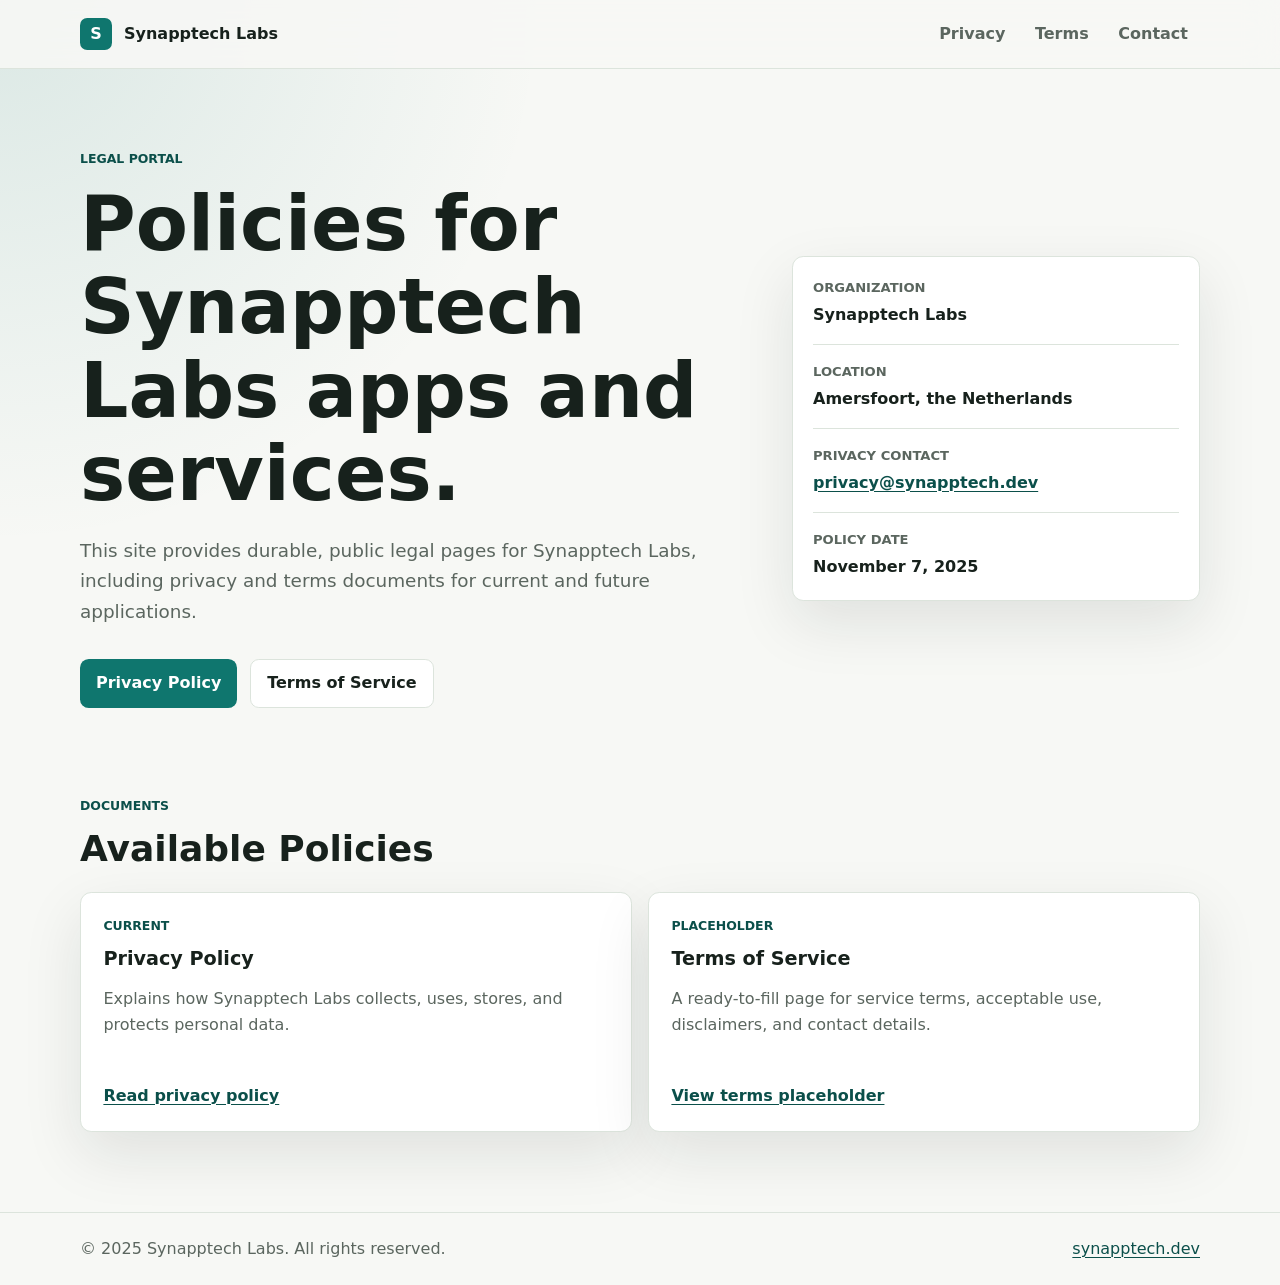
==== index.html @ 9f3764e8 "Add legal documentation and site structure for Synapptech Labs" ====
<!doctype html>
<html lang="en">
<head>
  <meta charset="utf-8">
  <meta name="viewport" content="width=device-width, initial-scale=1">
  <title>Legal | Synapptech Labs</title>
  <meta name="description" content="Legal policies for Synapptech Labs applications and services.">
  <link rel="stylesheet" href="assets/styles.css">
  <link rel="icon" href="assets/favicon.svg" type="image/svg+xml">
</head>
<body>
  <a class="skip-link" href="#main">Skip to content</a>
  <header class="site-header">
    <nav class="nav" aria-label="Main navigation">
      <a class="brand" href="./" aria-label="Synapptech Labs legal home">
        <span class="brand-mark" aria-hidden="true">S</span>
        <span>Synapptech Labs</span>
      </a>
      <div class="nav-links">
        <a href="./privacy/">Privacy</a>
        <a href="./terms/">Terms</a>
        <a href="mailto:privacy@synapptech.dev">Contact</a>
      </div>
    </nav>
  </header>

  <main id="main">
    <section class="hero">
      <div class="container hero-grid">
        <div>
          <p class="eyebrow">Legal Portal</p>
          <h1>Policies for Synapptech Labs apps and services.</h1>
          <p class="hero-copy">This site provides durable, public legal pages for Synapptech Labs, including privacy and terms documents for current and future applications.</p>
          <div class="actions" aria-label="Primary legal pages">
            <a class="button button-primary" href="./privacy/">Privacy Policy</a>
            <a class="button button-secondary" href="./terms/">Terms of Service</a>
          </div>
        </div>
        <aside class="status-panel" aria-label="Policy status">
          <dl>
            <div>
              <dt>Organization</dt>
              <dd>Synapptech Labs</dd>
            </div>
            <div>
              <dt>Location</dt>
              <dd>Amersfoort, the Netherlands</dd>
            </div>
            <div>
              <dt>Privacy Contact</dt>
              <dd><a href="mailto:privacy@synapptech.dev">privacy@synapptech.dev</a></dd>
            </div>
            <div>
              <dt>Policy Date</dt>
              <dd>November 7, 2025</dd>
            </div>
          </dl>
        </aside>
      </div>
    </section>

    <section class="section">
      <div class="container">
        <div class="section-heading">
          <p class="eyebrow">Documents</p>
          <h2>Available Policies</h2>
        </div>
        <div class="card-grid">
          <article class="policy-card">
            <div>
              <p class="card-label">Current</p>
              <h3>Privacy Policy</h3>
              <p>Explains how Synapptech Labs collects, uses, stores, and protects personal data.</p>
            </div>
            <a class="text-link" href="./privacy/">Read privacy policy</a>
          </article>
          <article class="policy-card">
            <div>
              <p class="card-label">Placeholder</p>
              <h3>Terms of Service</h3>
              <p>A ready-to-fill page for service terms, acceptable use, disclaimers, and contact details.</p>
            </div>
            <a class="text-link" href="./terms/">View terms placeholder</a>
          </article>
        </div>
      </div>
    </section>
  </main>

  <footer class="site-footer">
    <div class="container footer-grid">
      <p>&copy; 2025 Synapptech Labs. All rights reserved.</p>
      <p><a href="https://synapptech.dev">synapptech.dev</a></p>
    </div>
  </footer>
</body>
</html>
---- assets/styles.css ----
:root {
  color-scheme: light dark;
  --bg: #f7f8f5;
  --surface: #ffffff;
  --surface-muted: #eef3ee;
  --text: #17211c;
  --muted: #5b665f;
  --border: #dce4dc;
  --accent: #0f766e;
  --accent-strong: #0b4f4a;
  --accent-soft: #d9f3ee;
  --warning: #fff7df;
  --warning-border: #ead58a;
  --shadow: 0 22px 60px rgba(23, 33, 28, 0.10);
  --max: 1120px;
}

@media (prefers-color-scheme: dark) {
  :root {
    --bg: #101613;
    --surface: #17211c;
    --surface-muted: #1f2b25;
    --text: #edf4ef;
    --muted: #b5c2ba;
    --border: #2d3b33;
    --accent: #52c7b8;
    --accent-strong: #9de5db;
    --accent-soft: #173d39;
    --warning: #2d2916;
    --warning-border: #716123;
    --shadow: 0 22px 60px rgba(0, 0, 0, 0.25);
  }
}

* {
  box-sizing: border-box;
}

html {
  scroll-behavior: smooth;
}

body {
  margin: 0;
  background:
    radial-gradient(circle at top left, rgba(15, 118, 110, 0.12), transparent 34rem),
    var(--bg);
  color: var(--text);
  font-family: Inter, ui-sans-serif, system-ui, -apple-system, BlinkMacSystemFont, "Segoe UI", sans-serif;
  font-size: 16px;
  line-height: 1.65;
}

a {
  color: var(--accent-strong);
  text-decoration-thickness: 0.08em;
  text-underline-offset: 0.18em;
}

a:hover {
  color: var(--accent);
}

.skip-link {
  position: absolute;
  left: 1rem;
  top: -4rem;
  z-index: 10;
  padding: 0.7rem 1rem;
  border-radius: 0.5rem;
  background: var(--text);
  color: var(--bg);
}

.skip-link:focus {
  top: 1rem;
}

.container {
  width: min(100% - 2rem, var(--max));
  margin-inline: auto;
}

.narrow {
  width: min(100% - 2rem, 850px);
}

.site-header {
  position: sticky;
  top: 0;
  z-index: 5;
  background: color-mix(in srgb, var(--bg) 88%, transparent);
  border-bottom: 1px solid var(--border);
  backdrop-filter: blur(16px);
}

.nav {
  width: min(100% - 2rem, var(--max));
  min-height: 4.25rem;
  margin-inline: auto;
  display: flex;
  align-items: center;
  justify-content: space-between;
  gap: 1rem;
}

.brand {
  display: inline-flex;
  align-items: center;
  gap: 0.75rem;
  color: var(--text);
  font-weight: 760;
  text-decoration: none;
}

.brand-mark {
  width: 2rem;
  height: 2rem;
  display: inline-grid;
  place-items: center;
  border-radius: 0.45rem;
  background: var(--accent);
  color: white;
  font-weight: 800;
}

.nav-links {
  display: flex;
  align-items: center;
  gap: 0.35rem;
  flex-wrap: wrap;
  justify-content: flex-end;
}

.nav-links a {
  min-height: 2.4rem;
  display: inline-flex;
  align-items: center;
  border-radius: 0.45rem;
  padding: 0.35rem 0.75rem;
  color: var(--muted);
  font-weight: 650;
  text-decoration: none;
}

.nav-links a:hover,
.nav-links a[aria-current="page"] {
  background: var(--surface-muted);
  color: var(--text);
}

.hero,
.legal-hero {
  padding: 5rem 0 3rem;
}

.hero-grid {
  display: grid;
  grid-template-columns: minmax(0, 1.25fr) minmax(280px, 0.75fr);
  gap: 2rem;
  align-items: center;
}

.eyebrow,
.card-label {
  margin: 0 0 0.75rem;
  color: var(--accent-strong);
  font-size: 0.78rem;
  font-weight: 800;
  letter-spacing: 0;
  text-transform: uppercase;
}

h1,
h2,
h3 {
  margin: 0;
  line-height: 1.1;
  letter-spacing: 0;
}

h1 {
  max-width: 780px;
  font-size: clamp(2.35rem, 6vw, 4.75rem);
}

h2 {
  font-size: clamp(1.55rem, 3vw, 2.25rem);
}

h3 {
  font-size: 1.2rem;
}

.hero-copy {
  max-width: 680px;
  margin: 1.25rem 0 0;
  color: var(--muted);
  font-size: 1.15rem;
}

.actions {
  display: flex;
  gap: 0.8rem;
  flex-wrap: wrap;
  margin-top: 2rem;
}

.button {
  display: inline-flex;
  align-items: center;
  justify-content: center;
  min-height: 2.8rem;
  border-radius: 0.55rem;
  padding: 0.65rem 1rem;
  font-weight: 760;
  text-decoration: none;
}

.button-primary {
  background: var(--accent);
  color: white;
}

.button-secondary {
  background: var(--surface);
  border: 1px solid var(--border);
  color: var(--text);
}

.status-panel,
.policy-card,
.notice {
  border: 1px solid var(--border);
  border-radius: 0.7rem;
  background: var(--surface);
  box-shadow: var(--shadow);
}

.status-panel {
  padding: 1.25rem;
}

.status-panel dl {
  margin: 0;
  display: grid;
  gap: 1rem;
}

.status-panel div {
  padding-bottom: 1rem;
  border-bottom: 1px solid var(--border);
}

.status-panel div:last-child {
  padding-bottom: 0;
  border-bottom: 0;
}

dt {
  color: var(--muted);
  font-size: 0.82rem;
  font-weight: 750;
  text-transform: uppercase;
}

dd {
  margin: 0.18rem 0 0;
  font-weight: 700;
}

.section {
  padding: 2.5rem 0 5rem;
}

.section-heading {
  margin-bottom: 1.5rem;
}

.card-grid {
  display: grid;
  grid-template-columns: repeat(2, minmax(0, 1fr));
  gap: 1rem;
}

.policy-card {
  min-height: 15rem;
  padding: 1.4rem;
  display: flex;
  flex-direction: column;
  justify-content: space-between;
}

.policy-card p:not(.card-label) {
  color: var(--muted);
}

.text-link {
  font-weight: 760;
}

.last-updated {
  margin: 1rem 0 0;
  color: var(--muted);
  font-size: 1.05rem;
  font-weight: 650;
}

.notice {
  margin-top: 1.5rem;
  padding: 1rem 1.1rem;
  background: var(--warning);
  border-color: var(--warning-border);
  box-shadow: none;
}

.legal-layout {
  display: grid;
  grid-template-columns: 250px minmax(0, 1fr);
  gap: 3rem;
  align-items: start;
  padding-bottom: 5rem;
}

.toc {
  position: sticky;
  top: 5.75rem;
  padding: 1rem;
  border: 1px solid var(--border);
  border-radius: 0.7rem;
  background: color-mix(in srgb, var(--surface) 92%, transparent);
}

.toc p {
  margin: 0 0 0.6rem;
  font-weight: 800;
}

.toc ol {
  margin: 0;
  padding-left: 1.15rem;
}

.toc li {
  margin: 0.3rem 0;
  color: var(--muted);
  font-size: 0.93rem;
}

.toc a {
  color: var(--muted);
  text-decoration: none;
}

.toc a:hover {
  color: var(--accent-strong);
  text-decoration: underline;
}

.legal-content {
  padding: 0 0.25rem;
}

.legal-content section {
  scroll-margin-top: 6rem;
  padding: 2rem 0;
  border-top: 1px solid var(--border);
}

.legal-content section:first-child {
  border-top: 0;
  padding-top: 0;
}

.legal-content h2 {
  margin-bottom: 1rem;
}

.legal-content h3 {
  margin-top: 1.4rem;
  margin-bottom: 0.6rem;
}

.legal-content p,
.legal-content li {
  color: var(--muted);
}

.legal-content strong {
  color: var(--text);
}

.legal-content address {
  color: var(--muted);
  font-style: normal;
}

.site-footer {
  border-top: 1px solid var(--border);
  padding: 1.4rem 0;
  color: var(--muted);
}

.footer-grid {
  display: flex;
  justify-content: space-between;
  gap: 1rem;
  flex-wrap: wrap;
}

.footer-grid p {
  margin: 0;
}

@media (max-width: 820px) {
  .nav {
    align-items: flex-start;
    flex-direction: column;
    padding: 0.85rem 0;
  }

  .nav-links {
    width: 100%;
    justify-content: flex-start;
  }

  .hero,
  .legal-hero {
    padding: 3.5rem 0 2.2rem;
  }

  .hero-grid,
  .card-grid,
  .legal-layout {
    grid-template-columns: 1fr;
  }

  .toc {
    position: static;
  }
}

@media (max-width: 520px) {
  .container,
  .narrow,
  .nav {
    width: min(100% - 1rem, var(--max));
  }

  h1 {
    font-size: 2.25rem;
  }

  .button,
  .actions {
    width: 100%;
  }
}

@media print {
  .site-header,
  .toc,
  .site-footer,
  .actions {
    display: none;
  }

  body {
    background: white;
    color: black;
  }

  .legal-layout,
  .container,
  .narrow {
    display: block;
    width: 100%;
  }

  .notice {
    border: 1px solid #999;
    box-shadow: none;
  }
}
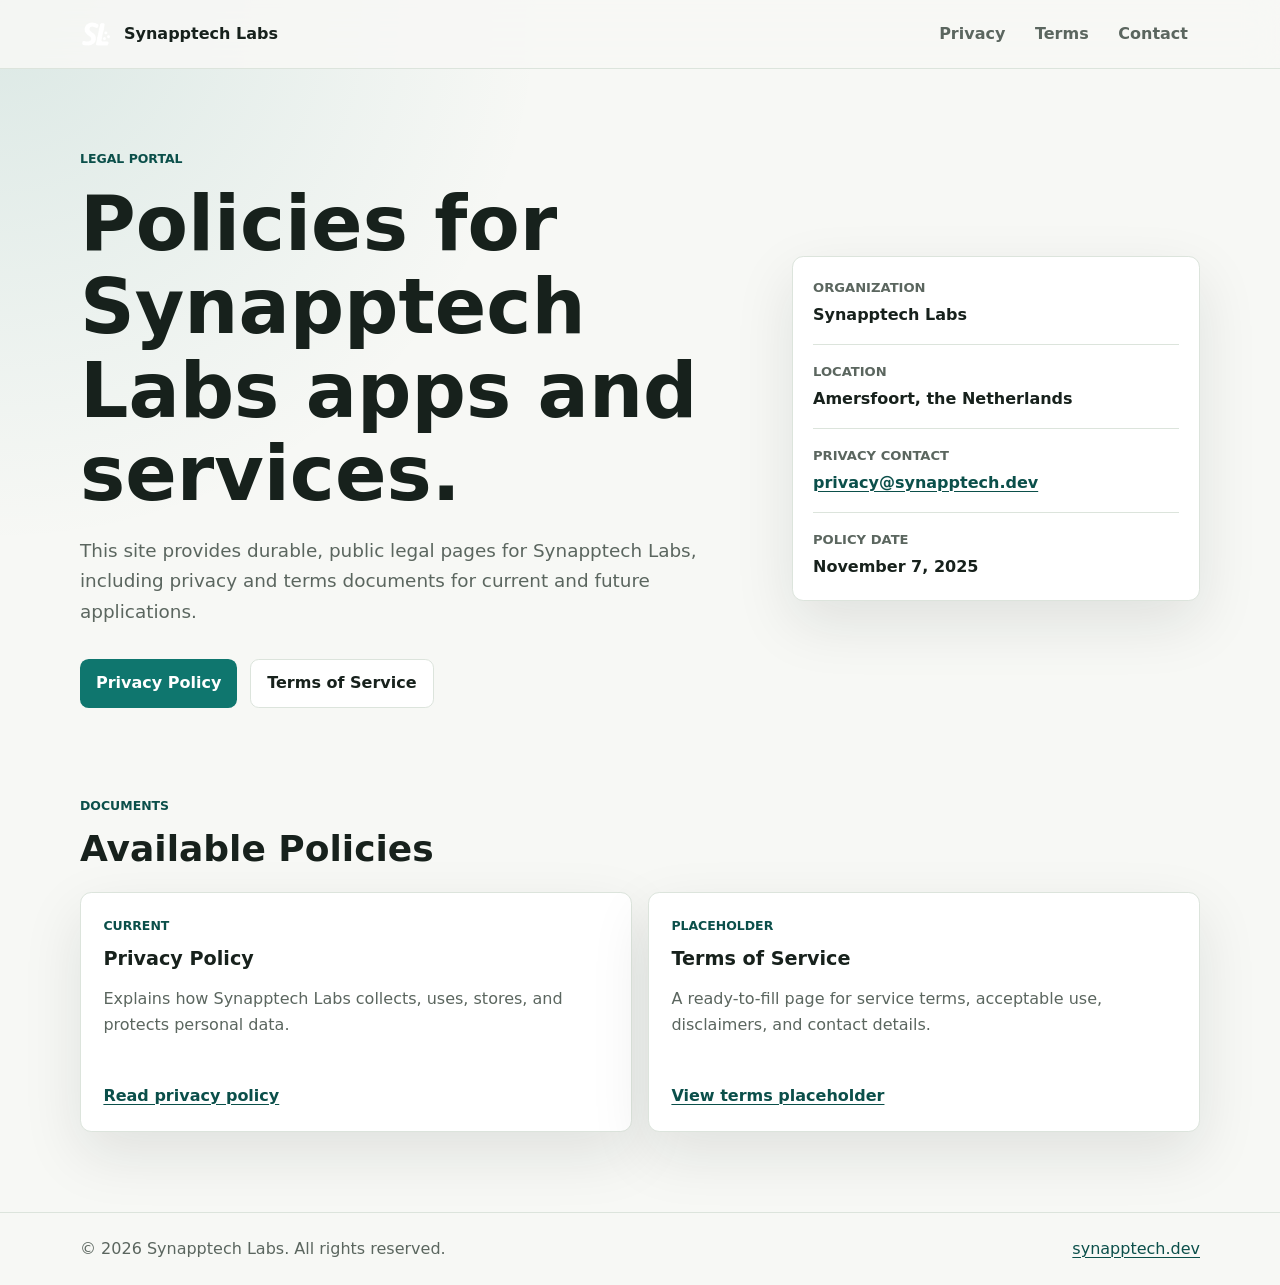
==== commit d7635af5: "Update favicon and logo, adjust footer copyright year, and refine brand mark display" ====
--- a/index.html
+++ b/index.html
@@ -6,14 +6,14 @@
   <title>Legal | Synapptech Labs</title>
   <meta name="description" content="Legal policies for Synapptech Labs applications and services.">
   <link rel="stylesheet" href="assets/styles.css">
-  <link rel="icon" href="assets/favicon.svg" type="image/svg+xml">
+  <link rel="icon" href="assets/favicon.ico" type="image/x-icon">
 </head>
 <body>
   <a class="skip-link" href="#main">Skip to content</a>
   <header class="site-header">
     <nav class="nav" aria-label="Main navigation">
       <a class="brand" href="./" aria-label="Synapptech Labs legal home">
-        <span class="brand-mark" aria-hidden="true">S</span>
+        <img class="brand-mark" src="assets/logo-large.png" alt="" aria-hidden="true">
         <span>Synapptech Labs</span>
       </a>
       <div class="nav-links">
@@ -89,7 +89,7 @@
 
   <footer class="site-footer">
     <div class="container footer-grid">
-      <p>&copy; 2025 Synapptech Labs. All rights reserved.</p>
+      <p>&copy; 2026 Synapptech Labs. All rights reserved.</p>
       <p><a href="https://synapptech.dev">synapptech.dev</a></p>
     </div>
   </footer>
--- a/assets/styles.css
+++ b/assets/styles.css
@@ -116,12 +116,8 @@
 .brand-mark {
   width: 2rem;
   height: 2rem;
-  display: inline-grid;
-  place-items: center;
-  border-radius: 0.45rem;
-  background: var(--accent);
-  color: white;
-  font-weight: 800;
+  display: inline-block;
+  object-fit: contain;
 }
 
 .nav-links {
